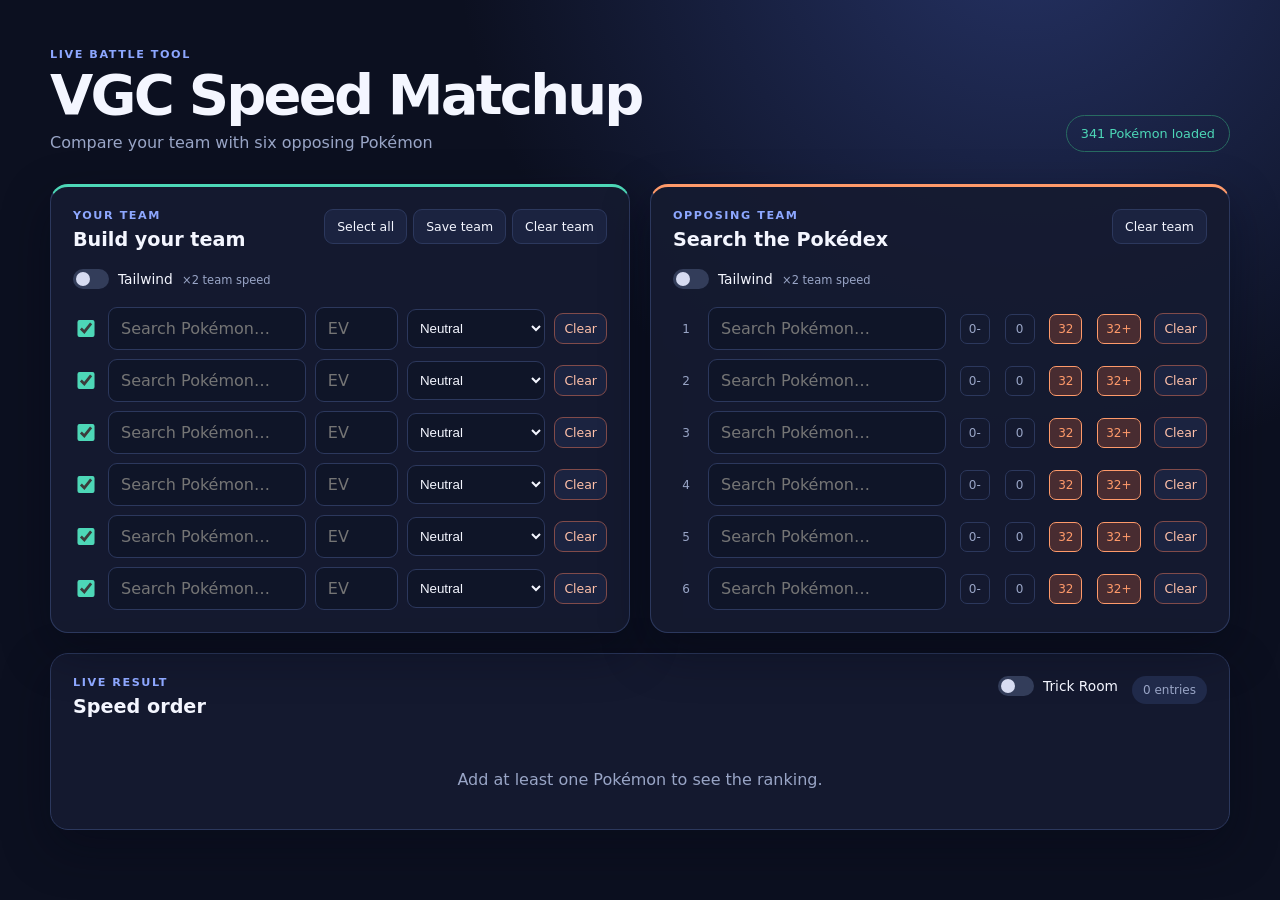
==== index.html @ fbe71417 "Initial commit" ====
<!doctype html>
<html lang="en">
  <head>
    <meta charset="utf-8" />
    <meta name="viewport" content="width=device-width, initial-scale=1" />
    <title>VGC Speed Matchup</title>
    <link rel="stylesheet" href="styles.css" />
  </head>
  <body>
    <main class="app-shell">
      <header class="hero">
        <div>
          <p class="eyebrow">LIVE BATTLE TOOL</p>
          <h1>VGC Speed Matchup</h1>
          <p class="subtitle">Compare your team with six opposing Pokémon</p>
        </div>
        <div id="data-status" class="status loading">Loading Pokémon data…</div>
      </header>

      <section class="teams-grid" aria-label="Teams">
        <article class="team-card user-card">
          <div class="card-heading">
            <div>
              <p class="team-kicker">Your team</p>
              <h2>Build your team</h2>
            </div>
            <div class="heading-actions">
              <button
                id="select-all-user"
                class="button button-ghost"
                type="button"
              >
                Select all</button
              ><button id="save-user" class="button button-ghost" type="button">
                Save team</button
              ><button
                id="clear-user"
                class="button button-ghost"
                type="button"
              >
                Clear team
              </button>
            </div>
          </div>
          <label class="toggle-row"
            ><input id="user-tailwind" type="checkbox" /><span
              class="toggle"
            ></span
            ><span>Tailwind <small>×2 team speed</small></span></label
          >
          <div id="user-slots" class="slot-list"></div>
        </article>

        <article class="team-card opponent-card">
          <div class="card-heading">
            <div>
              <p class="team-kicker">Opposing team</p>
              <h2>Search the Pokédex</h2>
            </div>
            <button
              id="clear-opponents"
              class="button button-ghost"
              type="button"
            >
              Clear team
            </button>
          </div>
          <label class="toggle-row"
            ><input id="opponent-tailwind" type="checkbox" /><span
              class="toggle"
            ></span
            ><span>Tailwind <small>×2 team speed</small></span></label
          >
          <div id="opponent-slots" class="slot-list"></div>
        </article>
      </section>

      <section class="ranking-card">
        <div class="ranking-heading">
          <div>
            <p class="team-kicker">Live result</p>
            <h2>Speed order</h2>
          </div>
          <label class="toggle-row trick-room-row"
            ><input id="trick-room" type="checkbox" /><span
              class="toggle"
            ></span
            ><span>Trick Room</span></label
          >
          <div id="ranking-count" class="count-pill">0 entries</div>
        </div>
        <div id="ranking-empty" class="empty-state">
          Add at least one Pokémon to see the ranking.
        </div>
        <ol id="ranking-list" class="ranking-list"></ol>
      </section>
    </main>
    <script src="app.js"></script>
  </body>
</html>
---- styles.css ----
:root {
  color-scheme: dark;
  --bg: #0c1020;
  --panel: #151b30;
  --panel-2: #1b2340;
  --line: #2c385d;
  --text: #f4f6ff;
  --muted: #99a5c6;
  --user: #4dd7b7;
  --user-soft: #173d3d;
  --opp: #ff9a6a;
  --opp-soft: #482c31;
  --accent: #8da7ff;
}

* {
  box-sizing: border-box;
}
body {
  margin: 0;
  min-height: 100vh;
  font-family:
    Inter,
    ui-sans-serif,
    system-ui,
    -apple-system,
    sans-serif;
  color: var(--text);
  background:
    radial-gradient(circle at 80% -10%, #253264 0, transparent 40%), var(--bg);
}
button,
input {
  font: inherit;
}
.app-shell {
  width: min(1180px, calc(100% - 32px));
  margin: 0 auto;
  padding: 48px 0 64px;
}
.hero {
  display: flex;
  justify-content: space-between;
  gap: 24px;
  align-items: end;
  margin-bottom: 32px;
}
.eyebrow,
.team-kicker {
  margin: 0 0 6px;
  text-transform: uppercase;
  letter-spacing: 0.14em;
  font-size: 0.7rem;
  font-weight: 800;
  color: var(--accent);
}
h1,
h2,
p {
  margin-top: 0;
}
h1 {
  margin-bottom: 10px;
  font-size: clamp(2rem, 5vw, 3.5rem);
  line-height: 1;
  letter-spacing: -0.05em;
}
h2 {
  margin-bottom: 0;
  font-size: 1.2rem;
}
.subtitle {
  color: var(--muted);
  max-width: 590px;
  margin-bottom: 0;
}
.status {
  border: 1px solid var(--line);
  padding: 10px 14px;
  border-radius: 999px;
  color: var(--muted);
  font-size: 0.8rem;
  white-space: nowrap;
}
.status.ready {
  color: var(--user);
  border-color: #286b61;
}
.status.error {
  color: var(--opp);
  border-color: #7f4a42;
}
.teams-grid {
  display: grid;
  grid-template-columns: repeat(2, minmax(0, 1fr));
  gap: 20px;
}
.team-card,
.ranking-card {
  background: color-mix(in srgb, var(--panel) 92%, transparent);
  border: 1px solid var(--line);
  border-radius: 18px;
  padding: 22px;
  box-shadow: 0 18px 48px #05071466;
}
.user-card {
  border-top: 3px solid var(--user);
}
.opponent-card {
  border-top: 3px solid var(--opp);
}
.card-heading,
.ranking-heading {
  display: flex;
  justify-content: space-between;
  align-items: start;
  gap: 14px;
  margin-bottom: 18px;
}
.heading-actions {
  display: flex;
  gap: 6px;
  flex-wrap: wrap;
  justify-content: end;
}
.button {
  border: 1px solid var(--line);
  color: var(--text);
  background: var(--panel-2);
  padding: 9px 12px;
  border-radius: 9px;
  cursor: pointer;
  font-size: 0.78rem;
  transition: 0.15s ease;
}
.button:hover {
  border-color: var(--accent);
  transform: translateY(-1px);
}
.button-danger {
  color: #ffc0a8;
  border-color: #814b4a;
  padding: 7px 9px;
}
.toggle-row {
  display: flex;
  align-items: center;
  gap: 9px;
  color: var(--text);
  font-size: 0.86rem;
  margin-bottom: 18px;
  cursor: pointer;
  user-select: none;
}
.toggle-row small {
  color: var(--muted);
  margin-left: 5px;
}
.toggle-row input {
  position: absolute;
  opacity: 0;
  pointer-events: none;
}
.toggle {
  display: inline-block;
  width: 36px;
  height: 20px;
  padding: 3px;
  border-radius: 99px;
  background: #333d5a;
  transition: 0.2s;
}
.toggle::after {
  content: "";
  display: block;
  width: 14px;
  height: 14px;
  border-radius: 50%;
  background: #d7dcf2;
  transition: 0.2s;
}
.toggle-row input:checked + .toggle {
  background: var(--accent);
}
.toggle-row input:checked + .toggle::after {
  transform: translateX(16px);
  background: white;
}
.slot-list {
  display: grid;
  gap: 9px;
}
.slot {
  display: grid;
  grid-template-columns: 26px minmax(0, 1fr) minmax(70px, 0.42fr) minmax(
      125px,
      0.7fr
    ) auto;
  align-items: center;
  gap: 9px;
}
.opponent-slot {
  grid-template-columns: 26px minmax(0, 1fr) minmax(140px, 0.8fr) auto;
}
.slot.inactive {
  opacity: 0.48;
}
.active-check {
  display: flex;
  justify-content: center;
}
.active-check input {
  width: 17px;
  height: 17px;
  margin: 0;
  accent-color: var(--user);
  cursor: pointer;
}
.active-check span {
  display: none;
}
.slot-number {
  color: var(--muted);
  font-size: 0.75rem;
  text-align: center;
}
.slot input {
  min-width: 0;
  width: 100%;
  color: var(--text);
  background: #0f1528;
  border: 1px solid var(--line);
  border-radius: 9px;
  padding: 11px 12px;
  outline: none;
}
.slot select {
  min-width: 0;
  width: 100%;
  color: var(--text);
  background: #0f1528;
  border: 1px solid var(--line);
  border-radius: 9px;
  padding: 10px 8px;
  outline: none;
}
.slot input:focus {
  border-color: var(--accent);
  box-shadow: 0 0 0 3px #8da7ff1f;
}
.slot select:focus {
  border-color: var(--accent);
}
.speed-input {
  appearance: textfield;
}
.speed-input::-webkit-inner-spin-button {
  appearance: none;
}
.search-wrap {
  position: relative;
}
.suggestions {
  position: absolute;
  z-index: 5;
  top: calc(100% + 4px);
  left: 0;
  right: 0;
  display: none;
  max-height: 210px;
  overflow: auto;
  background: #202a4a;
  border: 1px solid var(--line);
  border-radius: 9px;
  box-shadow: 0 12px 25px #0008;
}
.suggestions.open {
  display: block;
}
.suggestion {
  display: flex;
  align-items: center;
  gap: 6px;
  padding: 6px 12px;
  cursor: pointer;
  font-size: 0.82rem;
}
.suggestion .mon-icon {
  width: 28px;
  height: 28px;
}
.suggestion:hover {
  background: #303d68;
}
.suggestion span {
  color: var(--muted);
  float: right;
}
.confirm-options {
  display: flex;
  align-items: center;
  justify-content: space-around;
  gap: 5px;
}
.scenario {
  color: var(--muted);
  font-size: 0.75rem;
  cursor: pointer;
}
.scenario input {
  position: absolute;
  opacity: 0;
  width: 0;
}
.scenario span {
  display: block;
  border: 1px solid var(--line);
  border-radius: 7px;
  padding: 7px 8px;
  min-width: 30px;
  text-align: center;
}
.scenario input:checked + span {
  color: var(--opp);
  border-color: var(--opp);
  background: var(--opp-soft);
}
.trick-room-row {
  margin: 0 0 0 auto;
  white-space: nowrap;
}
.ranking-card {
  margin-top: 20px;
}
.count-pill {
  color: var(--muted);
  background: #202a4a;
  border-radius: 999px;
  padding: 7px 11px;
  font-size: 0.75rem;
}
.empty-state {
  color: var(--muted);
  padding: 34px 10px 18px;
  text-align: center;
}
.ranking-list {
  list-style: none;
  margin: 0;
  padding: 0;
  display: grid;
  gap: 7px;
}
.ranking-item {
  display: grid;
  grid-template-columns: 34px 40px minmax(0, 1fr) auto auto;
  align-items: center;
  gap: 12px;
  padding: 12px 14px;
  border-radius: 10px;
  background: #11172a;
  border: 1px solid #202b4b;
}
.ranking-item.user {
  background: linear-gradient(90deg, var(--user-soft), #11172a);
  border-color: #286b61;
}
.ranking-item.opponent {
  background: linear-gradient(90deg, var(--opp-soft), #11172a);
  border-color: #814b4a;
}
.rank {
  color: var(--muted);
  font-variant-numeric: tabular-nums;
}
.mon-icon {
  width: 40px;
  height: 40px;
  object-fit: contain;
}
.mon-name {
  font-weight: 700;
}
.mon-meta {
  color: var(--muted);
  font-size: 0.75rem;
}
.speed-value {
  font-size: 1.05rem;
  font-weight: 800;
  font-variant-numeric: tabular-nums;
}
.tag {
  border-radius: 6px;
  padding: 4px 6px;
  font-size: 0.65rem;
  font-weight: 800;
  text-transform: uppercase;
  letter-spacing: 0.06em;
}
.tag.user {
  color: var(--user);
  background: #1b5149;
}
.tag.opponent {
  color: var(--opp);
  background: #633c3d;
}
@media (max-width: 760px) {
  .app-shell {
    padding-top: 28px;
  }
  .hero {
    display: block;
  }
  .status {
    display: inline-block;
    margin-top: 18px;
  }
  .teams-grid {
    grid-template-columns: 1fr;
  }
  .ranking-heading {
    flex-wrap: wrap;
  }
  .trick-room-row {
    margin-left: 0;
  }
  .ranking-item {
    grid-template-columns: 28px 34px minmax(0, 1fr) auto;
  }
  .ranking-item .mon-icon {
    width: 34px;
    height: 34px;
  }
  .tag {
    display: none;
  }
}
@media (max-width: 560px) {
  .user-slot,
  .opponent-slot {
    grid-template-columns: 22px minmax(0, 1fr) auto;
  }
  .user-slot .ev-input,
  .user-slot .alignment-input {
    grid-column: 2 / 3;
  }
  .slot .button-danger {
    grid-column: 3;
    grid-row: 1 / span 2;
  }
  .opponent-slot .confirm-options {
    grid-column: 2 / 3;
    justify-content: start;
  }
}
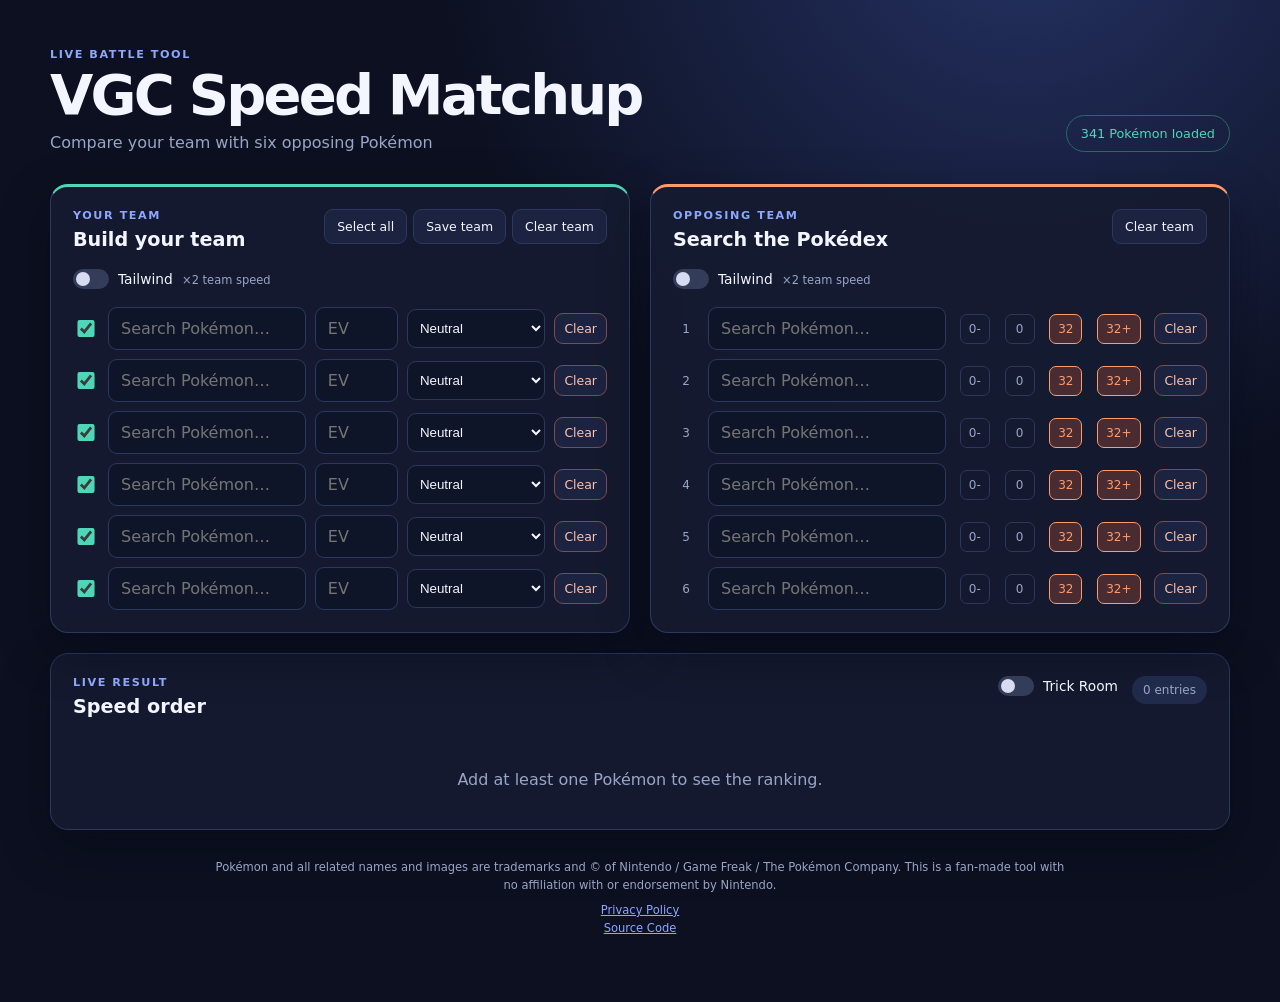
==== commit 2bbfc7f6: "Privacy Policy" ====
--- a/index.html
+++ b/index.html
@@ -94,6 +94,20 @@
         </div>
         <ol id="ranking-list" class="ranking-list"></ol>
       </section>
+      <footer class="site-footer">
+        <p>
+          Pokémon and all related names and images are trademarks and © of
+          Nintendo / Game Freak / The Pokémon Company. This is a fan-made tool
+          with no affiliation with or endorsement by Nintendo.
+        </p>
+        <a href="/privacy-policy">Privacy Policy</a>
+        <br />
+        <a
+          target="_blank"
+          href="https://github.com/manuelrosello/vgcspeedmatchup"
+          >Source Code</a
+        >
+      </footer>
     </main>
     <script src="app.js"></script>
   </body>
--- a/styles.css
+++ b/styles.css
@@ -192,10 +192,9 @@
 }
 .slot {
   display: grid;
-  grid-template-columns: 26px minmax(0, 1fr) minmax(70px, 0.42fr) minmax(
-      125px,
-      0.7fr
-    ) auto;
+  grid-template-columns:
+    26px minmax(0, 1fr) minmax(70px, 0.42fr) minmax(125px, 0.7fr)
+    auto;
   align-items: center;
   gap: 9px;
 }
@@ -351,6 +350,20 @@
   display: grid;
   gap: 7px;
 }
+.site-footer {
+  margin: 28px auto 0;
+  max-width: 850px;
+  color: var(--muted);
+  text-align: center;
+  font-size: 0.72rem;
+  line-height: 1.6;
+}
+.site-footer p {
+  margin-bottom: 6px;
+}
+.site-footer a {
+  color: var(--accent);
+}
 .ranking-item {
   display: grid;
   grid-template-columns: 34px 40px minmax(0, 1fr) auto auto;
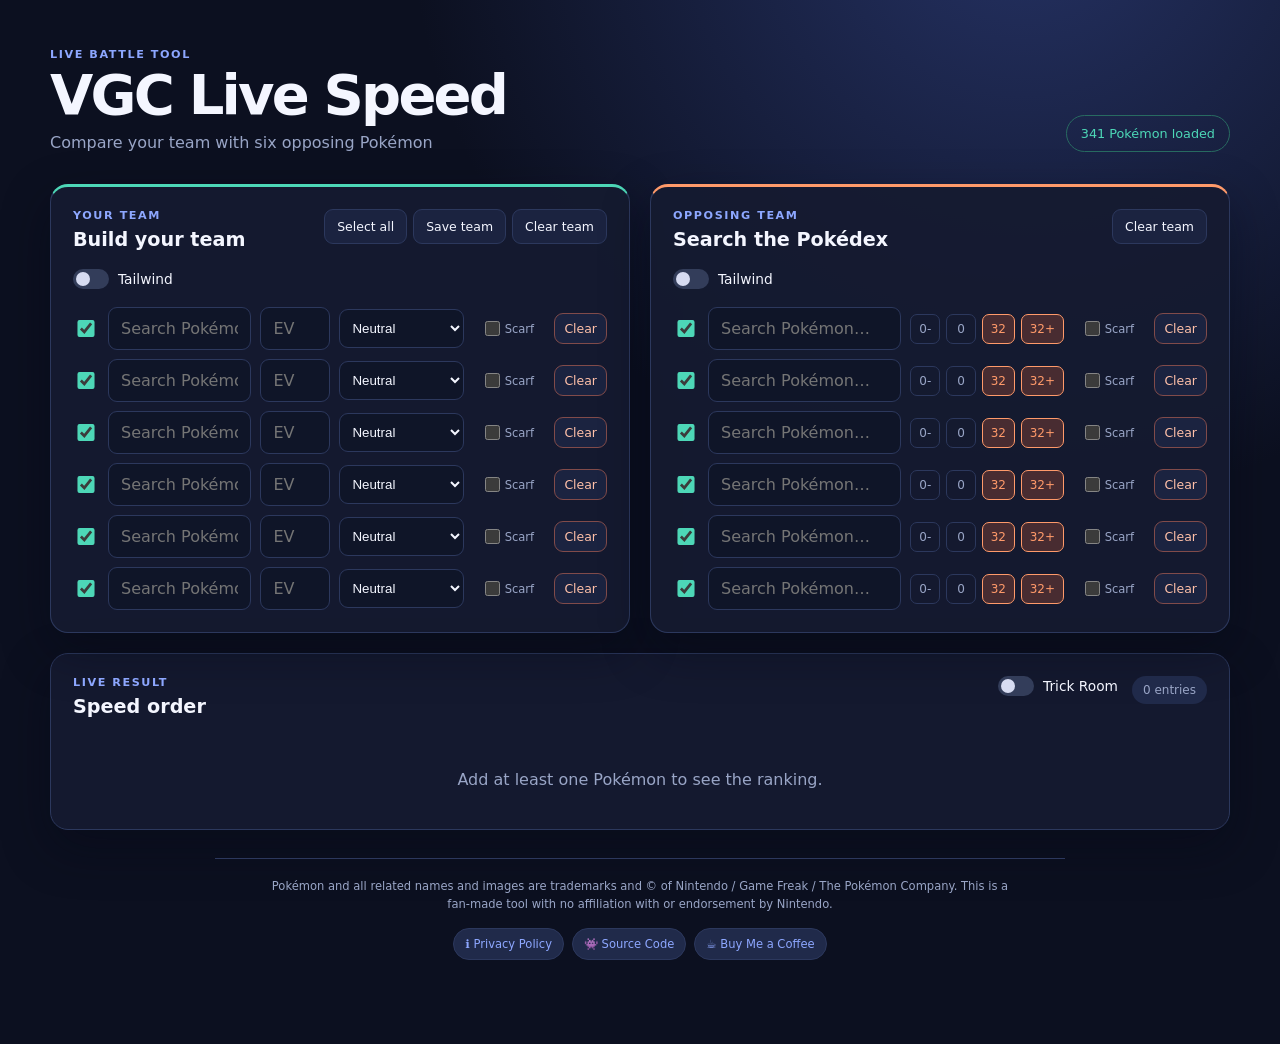
==== commit 75c7b092: "Scarf and renaming" ====
--- a/index.html
+++ b/index.html
@@ -3,7 +3,8 @@
   <head>
     <meta charset="utf-8" />
     <meta name="viewport" content="width=device-width, initial-scale=1" />
-    <title>VGC Speed Matchup</title>
+    <title>VGC Live Speed</title>
+    <link rel="icon" type="image/x-icon" href="favicon.ico" />
     <link rel="stylesheet" href="styles.css" />
   </head>
   <body>
@@ -11,7 +12,7 @@
       <header class="hero">
         <div>
           <p class="eyebrow">LIVE BATTLE TOOL</p>
-          <h1>VGC Speed Matchup</h1>
+          <h1>VGC Live Speed</h1>
           <p class="subtitle">Compare your team with six opposing Pokémon</p>
         </div>
         <div id="data-status" class="status loading">Loading Pokémon data…</div>
@@ -46,7 +47,7 @@
             ><input id="user-tailwind" type="checkbox" /><span
               class="toggle"
             ></span
-            ><span>Tailwind <small>×2 team speed</small></span></label
+            ><span>Tailwind</span></label
           >
           <div id="user-slots" class="slot-list"></div>
         </article>
@@ -69,7 +70,7 @@
             ><input id="opponent-tailwind" type="checkbox" /><span
               class="toggle"
             ></span
-            ><span>Tailwind <small>×2 team speed</small></span></label
+            ><span>Tailwind</span></label
           >
           <div id="opponent-slots" class="slot-list"></div>
         </article>
@@ -100,13 +101,11 @@
           Nintendo / Game Freak / The Pokémon Company. This is a fan-made tool
           with no affiliation with or endorsement by Nintendo.
         </p>
-        <a href="/privacy-policy">Privacy Policy</a>
-        <br />
-        <a
-          target="_blank"
-          href="https://github.com/manuelrosello/vgcspeedmatchup"
-          >Source Code</a
-        >
+        <nav class="footer-links" aria-label="Footer links">
+          <a href="/privacy-policy">ℹ️ Privacy Policy</a>
+          <a target="_blank" rel="noreferrer" href="https://github.com/manuelrosello/vgcspeedmatchup">👾 Source Code</a>
+          <a target="_blank" rel="noreferrer" href="https://ko-fi.com/manuelrosello">☕️ Buy Me a Coffee</a>
+        </nav>
       </footer>
     </main>
     <script src="app.js"></script>
--- a/styles.css
+++ b/styles.css
@@ -198,8 +198,11 @@
   align-items: center;
   gap: 9px;
 }
+.user-slot {
+  grid-template-columns: 26px minmax(0, 1fr) minmax(70px, 0.42fr) minmax(125px, 0.7fr) 72px auto;
+}
 .opponent-slot {
-  grid-template-columns: 26px minmax(0, 1fr) minmax(140px, 0.8fr) auto;
+  grid-template-columns: 26px minmax(0, 1fr) minmax(140px, 0.8fr) 72px auto;
 }
 .slot.inactive {
   opacity: 0.48;
@@ -242,6 +245,22 @@
   border-radius: 9px;
   padding: 10px 8px;
   outline: none;
+}
+.scarf-option {
+  display: flex;
+  align-items: center;
+  justify-content: center;
+  gap: 5px;
+  color: var(--muted);
+  font-size: 0.72rem;
+  white-space: nowrap;
+  cursor: pointer;
+}
+.scarf-option input {
+  width: 15px;
+  height: 15px;
+  margin: 0;
+  accent-color: var(--accent);
 }
 .slot input:focus {
   border-color: var(--accent);
@@ -353,16 +372,41 @@
 .site-footer {
   margin: 28px auto 0;
   max-width: 850px;
+  padding: 18px 20px 20px;
   color: var(--muted);
   text-align: center;
   font-size: 0.72rem;
   line-height: 1.6;
+  border-top: 1px solid var(--line);
 }
 .site-footer p {
-  margin-bottom: 6px;
-}
-.site-footer a {
+  max-width: 760px;
+  margin: 0 auto 14px;
+}
+.footer-links {
+  display: flex;
+  justify-content: center;
+  align-items: center;
+  flex-wrap: wrap;
+  gap: 8px;
+}
+.footer-links a {
+  display: inline-flex;
+  align-items: center;
+  min-height: 32px;
+  padding: 5px 11px;
   color: var(--accent);
+  background: #202a4a;
+  border: 1px solid var(--line);
+  border-radius: 999px;
+  text-decoration: none;
+  transition: 0.15s ease;
+}
+.footer-links a:hover {
+  color: var(--text);
+  border-color: var(--accent);
+  background: #2a3761;
+  transform: translateY(-1px);
 }
 .ranking-item {
   display: grid;
@@ -456,15 +500,17 @@
     grid-template-columns: 22px minmax(0, 1fr) auto;
   }
   .user-slot .ev-input,
-  .user-slot .alignment-input {
+  .user-slot .alignment-input,
+  .user-slot .scarf-option,
+  .opponent-slot .confirm-options,
+  .opponent-slot .scarf-option {
     grid-column: 2 / 3;
   }
   .slot .button-danger {
     grid-column: 3;
-    grid-row: 1 / span 2;
+    grid-row: 1 / span 4;
   }
   .opponent-slot .confirm-options {
-    grid-column: 2 / 3;
     justify-content: start;
   }
 }
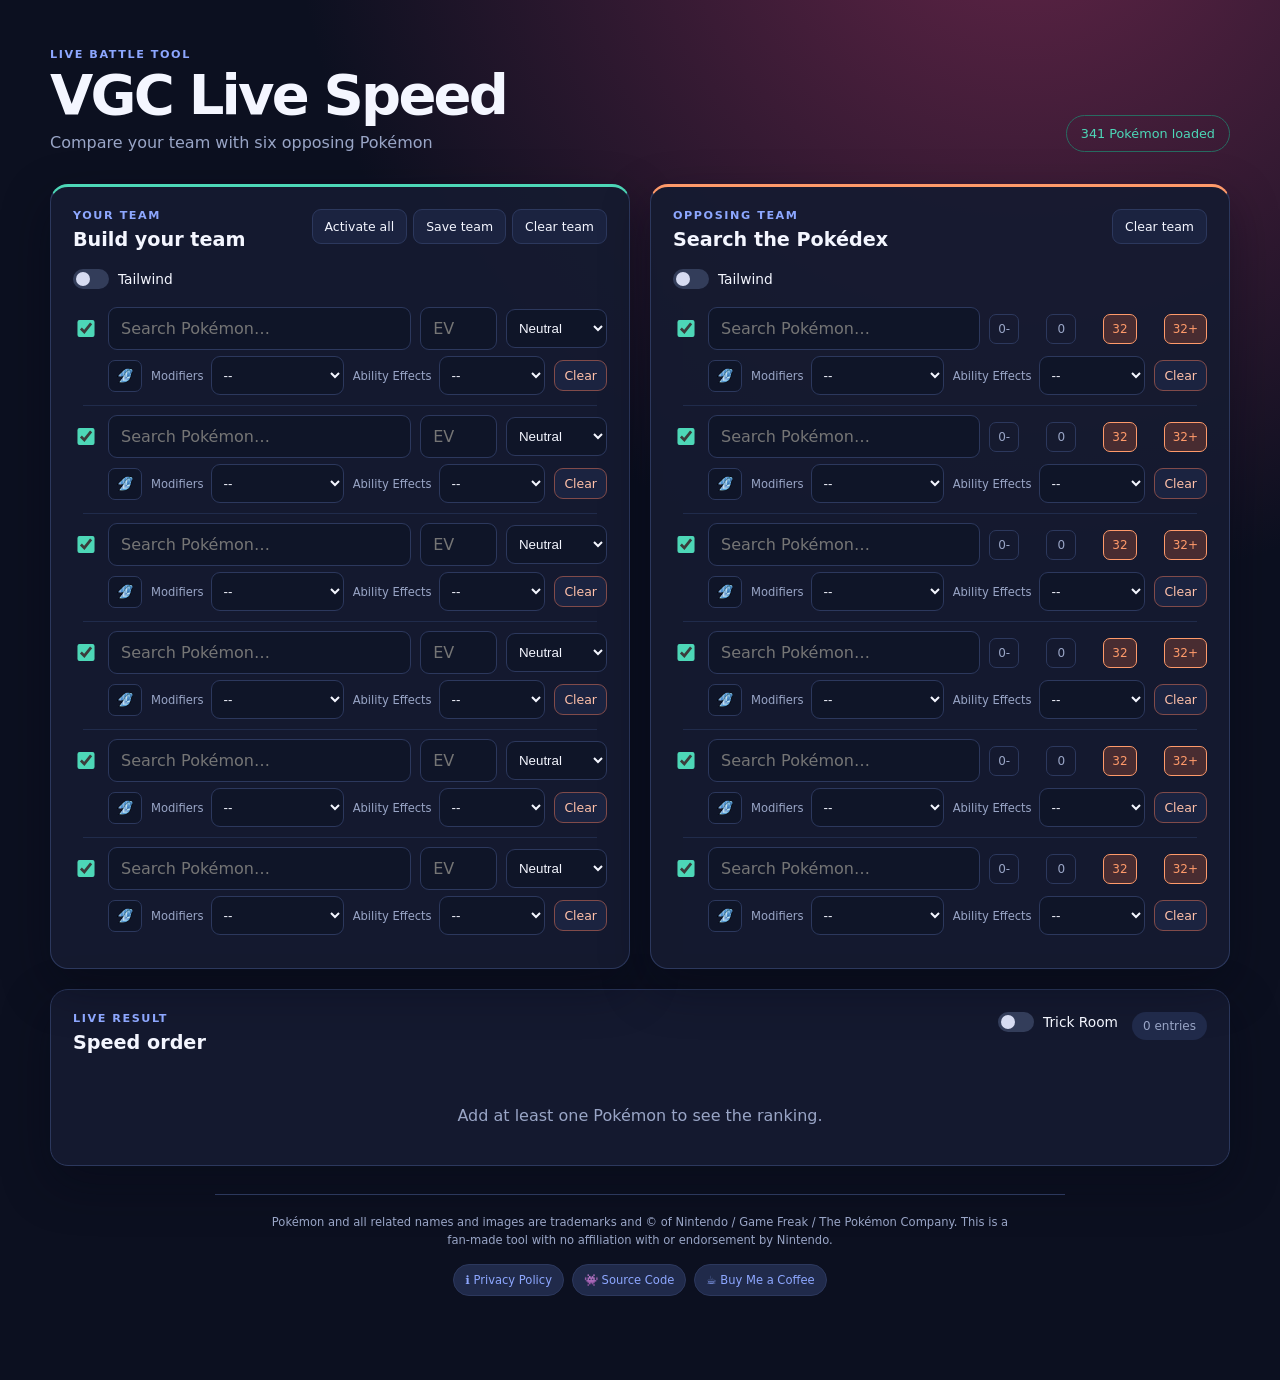
==== commit 8c33f805: "Rename button" ====
--- a/index.html
+++ b/index.html
@@ -31,7 +31,7 @@
                 class="button button-ghost"
                 type="button"
               >
-                Select all</button
+                Activate all</button
               ><button id="save-user" class="button button-ghost" type="button">
                 Save team</button
               ><button
--- a/styles.css
+++ b/styles.css
@@ -27,7 +27,7 @@
     sans-serif;
   color: var(--text);
   background:
-    radial-gradient(circle at 80% -10%, #253264 0, transparent 40%), var(--bg);
+    radial-gradient(circle at 80% -10%, #642548 0, transparent 40%), var(--bg);
 }
 button,
 input {
@@ -188,28 +188,64 @@
 }
 .slot-list {
   display: grid;
+  gap: 0;
+}
+.slot {
+  position: relative;
+  display: grid;
+  gap: 6px;
+  padding: 9px 0 11px;
+}
+.slot:first-child {
+  padding-top: 0;
+}
+.slot:not(:last-child)::after {
+  content: "";
+  position: absolute;
+  right: 10px;
+  bottom: 0;
+  left: 10px;
+  border-bottom: 1px solid #202b4b;
+}
+.user-slot {
+  --slot-columns: 26px minmax(180px, 1.5fr) minmax(62px, 0.38fr)
+    minmax(96px, 0.5fr) auto;
+  --slot-columns-no-mega: 26px minmax(180px, 1.5fr) minmax(62px, 0.38fr)
+    minmax(96px, 0.5fr);
+}
+.opponent-slot {
+  --slot-columns: 26px minmax(0, 1fr) minmax(140px, 0.8fr) auto;
+  --slot-columns-no-mega: 26px minmax(0, 1fr) minmax(140px, 0.8fr);
+}
+.slot-primary,
+.slot-secondary {
+  display: grid;
+  grid-template-columns: var(--slot-columns);
+  align-items: center;
   gap: 9px;
-}
-.slot {
-  display: grid;
-  grid-template-columns:
-    26px minmax(0, 1fr) minmax(70px, 0.42fr) minmax(125px, 0.7fr)
-    auto;
-  align-items: center;
-  gap: 9px;
-}
-.user-slot {
-  grid-template-columns: 26px minmax(0, 1fr) minmax(70px, 0.42fr) minmax(125px, 0.7fr) 72px auto;
-}
-.opponent-slot {
-  grid-template-columns: 26px minmax(0, 1fr) minmax(140px, 0.8fr) 72px auto;
+  width: 100%;
+  justify-content: space-between;
+}
+.slot-secondary {
+  grid-template-columns: 26px 34px minmax(0, 1fr) minmax(0, 1fr) auto;
+  padding-left: 0;
+}
+.slot-primary:not(.has-mega) {
+  grid-template-columns: 26px minmax(180px, 1.5fr) minmax(62px, 0.38fr)
+    minmax(96px, 0.5fr);
+}
+.opponent-slot .slot-primary:not(.has-mega) {
+  grid-template-columns: 26px minmax(0, 1fr) minmax(140px, 0.8fr);
 }
 .slot.inactive {
   opacity: 0.48;
 }
 .active-check {
   display: flex;
+  flex-direction: column;
+  align-items: center;
   justify-content: center;
+  gap: 2px;
 }
 .active-check input {
   width: 17px;
@@ -221,6 +257,17 @@
 .active-check span {
   display: none;
 }
+.slot-icon {
+  width: 26px;
+  height: 24px;
+  display: flex;
+  align-items: center;
+  justify-content: center;
+}
+.slot-icon .mon-icon {
+  width: 24px;
+  height: 24px;
+}
 .slot-number {
   color: var(--muted);
   font-size: 0.75rem;
@@ -250,24 +297,80 @@
   display: flex;
   align-items: center;
   justify-content: center;
-  gap: 5px;
+  width: 34px;
+  height: 32px;
+  padding: 7px 8px;
+  color: var(--muted);
+  background: #0f1528;
+  border: 1px solid var(--line);
+  border-radius: 7px;
+  cursor: pointer;
+  transition: 0.15s ease;
+}
+.scarf-option:hover {
+  border-color: var(--accent);
+}
+.scarf-option[aria-pressed="true"] {
+  color: var(--accent);
+  border-color: var(--accent);
+  background: #26345f;
+}
+.scarf-option img {
+  width: 16px;
+  height: 16px;
+  object-fit: contain;
+}
+.scarf-option:disabled {
+  cursor: not-allowed;
+}
+.slot input:focus {
+  border-color: var(--accent);
+  box-shadow: 0 0 0 3px #8da7ff1f;
+}
+.slot select:focus {
+  border-color: var(--accent);
+}
+.select-control {
+  display: flex;
+  align-items: center;
+  gap: 7px;
   color: var(--muted);
   font-size: 0.72rem;
   white-space: nowrap;
+}
+.select-control select {
+  flex: 1;
+}
+.mega-option {
+  display: flex;
+  align-items: center;
+  gap: 5px;
+  justify-content: center;
+  width: 34px;
+  height: 32px;
+  padding: 7px 8px;
+  color: var(--muted);
+  background: #0f1528;
+  border: 1px solid var(--line);
+  border-radius: 7px;
   cursor: pointer;
-}
-.scarf-option input {
-  width: 15px;
-  height: 15px;
-  margin: 0;
-  accent-color: var(--accent);
-}
-.slot input:focus {
-  border-color: var(--accent);
-  box-shadow: 0 0 0 3px #8da7ff1f;
-}
-.slot select:focus {
-  border-color: var(--accent);
+  transition: 0.15s ease;
+}
+.mega-option:hover {
+  border-color: var(--accent);
+}
+.mega-option[aria-pressed="true"] {
+  color: var(--accent);
+  border-color: var(--accent);
+  background: #26345f;
+}
+.mega-option img {
+  width: 16px;
+  height: 16px;
+  object-fit: contain;
+}
+.mega-option:disabled {
+  cursor: not-allowed;
 }
 .speed-input {
   appearance: textfield;
@@ -317,7 +420,8 @@
 .confirm-options {
   display: flex;
   align-items: center;
-  justify-content: space-around;
+  justify-content: space-between;
+  width: 100%;
   gap: 5px;
 }
 .scenario {
@@ -497,20 +601,58 @@
 @media (max-width: 560px) {
   .user-slot,
   .opponent-slot {
+    --slot-columns: 22px minmax(0, 1fr) auto;
+    --slot-columns-no-mega: 22px minmax(0, 1fr) auto;
+  }
+  .user-slot .slot-primary,
+  .user-slot .slot-primary:not(.has-mega) {
     grid-template-columns: 22px minmax(0, 1fr) auto;
   }
-  .user-slot .ev-input,
-  .user-slot .alignment-input,
-  .user-slot .scarf-option,
-  .opponent-slot .confirm-options,
-  .opponent-slot .scarf-option {
-    grid-column: 2 / 3;
-  }
-  .slot .button-danger {
+  .user-slot .slot-primary .search-wrap {
+    grid-column: 2 / -1;
+  }
+  .user-slot .slot-primary .ev-input {
+    grid-column: 2;
+  }
+  .user-slot .slot-primary .alignment-input,
+  .user-slot .slot-primary .mega-option {
     grid-column: 3;
-    grid-row: 1 / span 4;
+  }
+  .opponent-slot .slot-primary,
+  .opponent-slot .slot-primary:not(.has-mega) {
+    grid-template-columns: 22px minmax(0, 1fr);
+  }
+  .opponent-slot .slot-primary .search-wrap,
+  .opponent-slot .slot-primary .confirm-options,
+  .opponent-slot .slot-primary .mega-option {
+    grid-column: 2;
+  }
+  .slot-secondary {
+    padding-left: 0;
+    grid-template-columns: 26px 34px minmax(0, 1fr);
+  }
+  .slot-secondary .slot-icon {
+    grid-column: 1;
+    grid-row: 1;
+  }
+  .slot-secondary .scarf-option {
+    grid-column: 2;
+    grid-row: 1;
+  }
+  .slot-secondary .button-danger {
+    grid-column: 3;
+    grid-row: 1;
+  }
+  .select-control {
+    display: grid;
+    grid-column: 2 / -1;
+    grid-template-columns: auto minmax(0, 1fr);
+    align-items: center;
+  }
+  .select-control select {
+    margin-top: 0;
   }
   .opponent-slot .confirm-options {
-    justify-content: start;
-  }
-}
+    justify-content: space-between;
+  }
+}
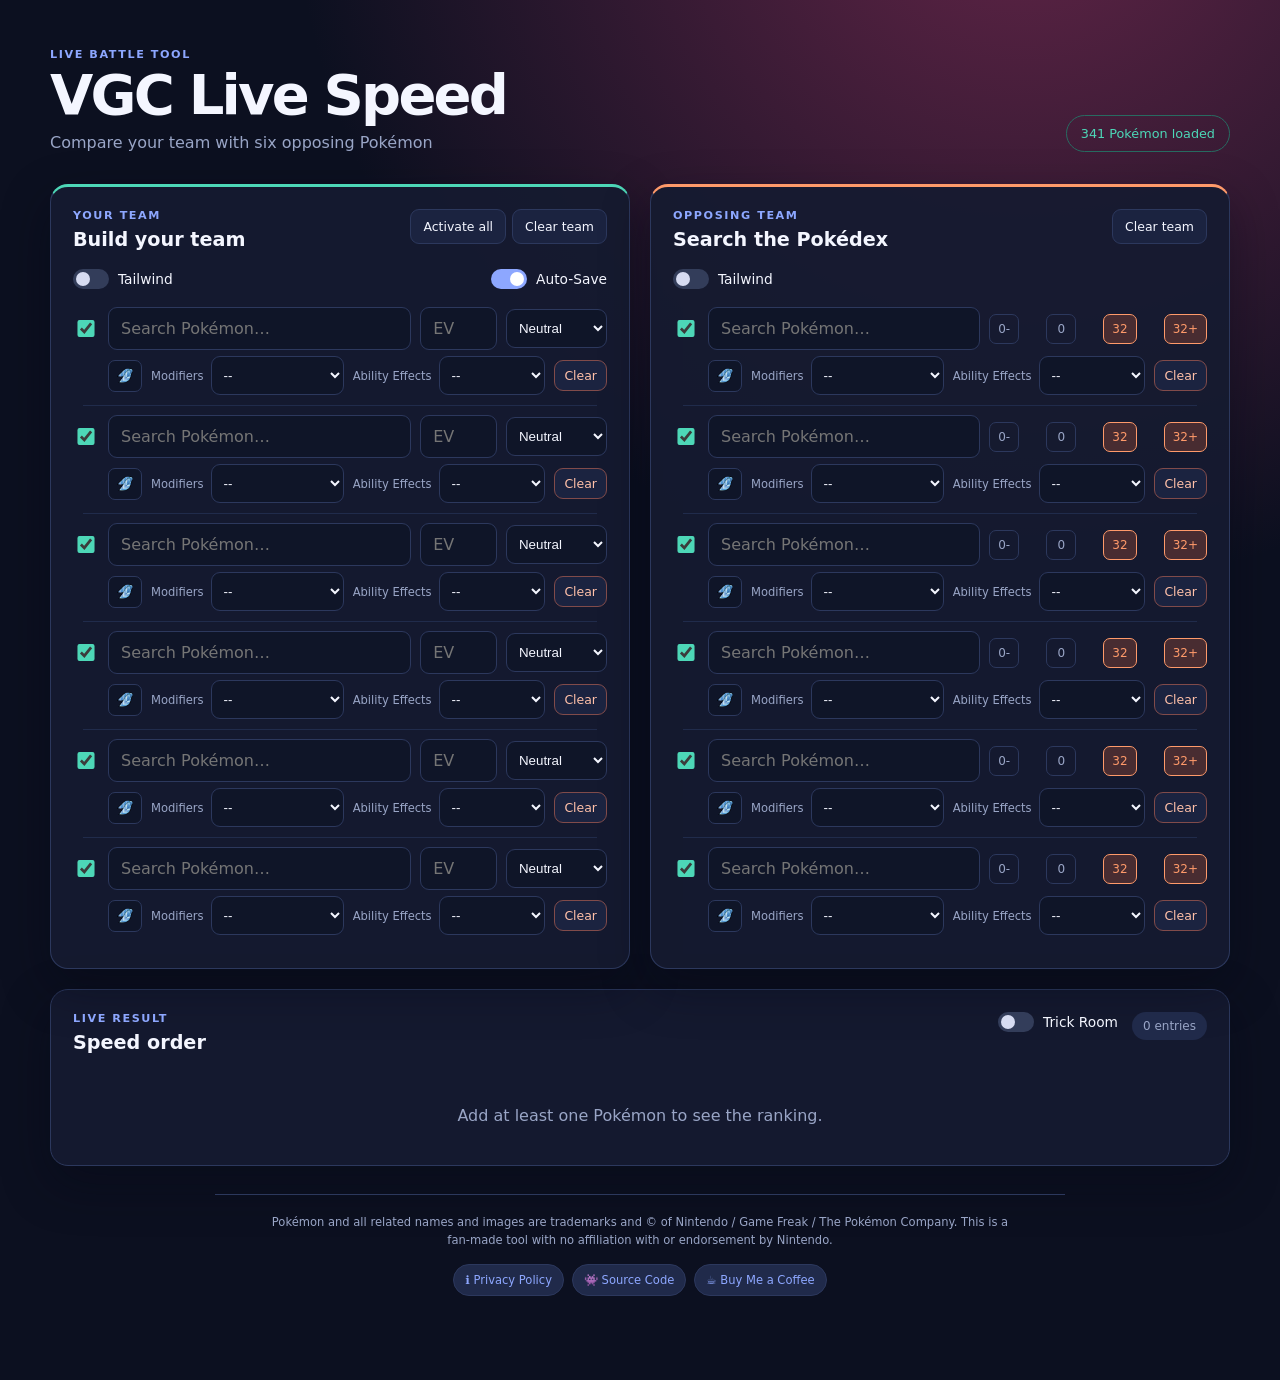
==== commit c6ab6340: "Auto-save the team and add a toggle in Your team. Persist team edits and the Auto-Save preference in" ====
--- a/index.html
+++ b/index.html
@@ -15,7 +15,9 @@
           <h1>VGC Live Speed</h1>
           <p class="subtitle">Compare your team with six opposing Pokémon</p>
         </div>
-        <div id="data-status" class="status loading">Loading Pokémon data…</div>
+        <div id="data-status" class="status loading">
+          Loading Pokémon data…
+        </div>
       </header>
 
       <section class="teams-grid" aria-label="Teams">
@@ -32,8 +34,6 @@
                 type="button"
               >
                 Activate all</button
-              ><button id="save-user" class="button button-ghost" type="button">
-                Save team</button
               ><button
                 id="clear-user"
                 class="button button-ghost"
@@ -43,12 +43,20 @@
               </button>
             </div>
           </div>
-          <label class="toggle-row"
-            ><input id="user-tailwind" type="checkbox" /><span
-              class="toggle"
-            ></span
-            ><span>Tailwind</span></label
-          >
+          <div class="card-toggles">
+            <label class="toggle-row"
+              ><input id="user-tailwind" type="checkbox" /><span
+                class="toggle"
+              ></span
+              ><span>Tailwind</span></label
+            >
+            <label class="toggle-row"
+              ><input id="autosave" type="checkbox" checked /><span
+                class="toggle"
+              ></span
+              ><span>Auto-Save</span></label
+            >
+          </div>
           <div id="user-slots" class="slot-list"></div>
         </article>
 
--- a/styles.css
+++ b/styles.css
@@ -123,6 +123,17 @@
   flex-wrap: wrap;
   justify-content: end;
 }
+.card-toggles {
+  display: flex;
+  flex-wrap: wrap;
+  align-items: center;
+  justify-content: space-between;
+  gap: 18px;
+  margin-bottom: 18px;
+}
+.card-toggles .toggle-row {
+  margin-bottom: 0;
+}
 .button {
   border: 1px solid var(--line);
   color: var(--text);
